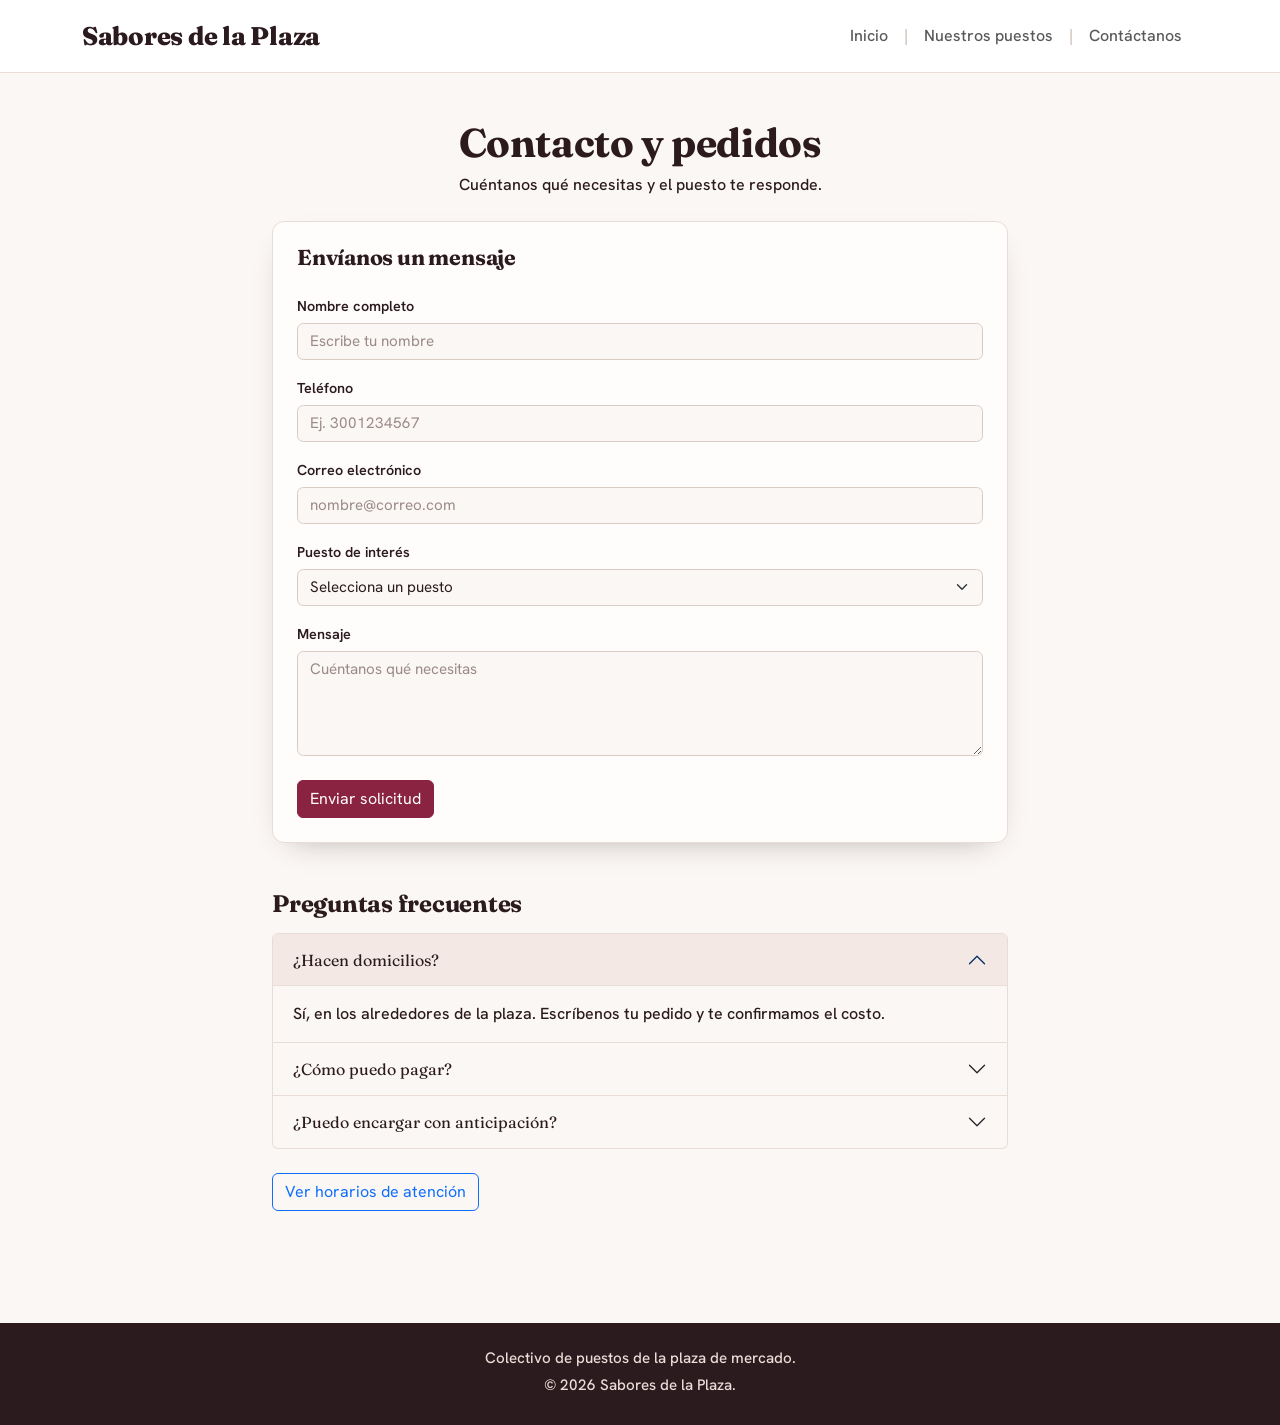
==== plaza/contacto.html @ 6cb270d8 "Construyo la página de puestos" ====
<!--
============================================================
Página CONTACTO Y PEDIDOS · Sabores de la Plaza
Ejercicios 01, 02, 06, 07 y 08
============================================================
Escribe tu HTML DEBAJO de este comentario.

Ejercicios 01 y 02 · Igual que en index.html
  - Bootstrap instalado y la MISMA barra de navegación.

Ejercicio 06 · El formulario
  - Campos: nombre (type="text"), teléfono o correo (type="tel" o
    type="email"), un <select> con al menos 3 puestos y un
    <textarea> para el mensaje.
  - Cada campo con su <label for="..."> igual a su id.
  - Clases de Bootstrap: form-control (form-select en el select).
  - Un <button type="submit"> con btn y un color (btn-primary…).
  - Centrado y sin ocupar todo el ancho en pantalla grande:
    la fila con justify-content-center y la columna menor a 12.

Ejercicio 07 · Más componentes de la documentación
  - Preguntas frecuentes (Components → Accordion), al menos 3.
  - Y uno de estos dos: un modal (Components → Modal) o unas
    pestañas (Components → Navs and tabs). Aquí o en otra página.

Ejercicio 08 · La letra
  - El mismo <link> de Google Fonts que en index.html.
============================================================
-->

<!DOCTYPE html>
<html lang="es">
<head>
  <meta charset="UTF-8">
  <meta name="viewport" content="width=device-width, initial-scale=1">
  <title>Sabores de la Plaza · Contacto y pedidos</title>
  <link rel="preconnect" href="https://fonts.googleapis.com">
  <link rel="preconnect" href="https://fonts.gstatic.com" crossorigin>
  <link href="https://fonts.googleapis.com/css2?family=Hanken+Grotesk:wght@400;500;600&family=Fraunces:opsz,wght@9..144,600;700;800&display=swap" rel="stylesheet">
  <link href="https://cdn.jsdelivr.net/npm/bootstrap@5.3.3/dist/css/bootstrap.min.css" rel="stylesheet">
  <link href="styles.css" rel="stylesheet">
</head>
<body>
  <nav class="navbar navbar-expand-lg bg-body py-3">
    <div class="container">
      <a class="navbar-brand" href="index.html">Sabores de la Plaza</a>
      <button class="navbar-toggler" type="button" data-bs-toggle="collapse" data-bs-target="#menuPrincipal" aria-controls="menuPrincipal" aria-expanded="false" aria-label="Abrir el menú">
        <span class="navbar-toggler-icon"></span>
      </button>
      <div class="collapse navbar-collapse" id="menuPrincipal">
        <ul class="navbar-nav ms-auto">
          <li class="nav-item"><a class="nav-link" href="index.html">Inicio</a></li>
          <li class="nav-item"><a class="nav-link" href="puestos.html">Nuestros puestos</a></li>
          <li class="nav-item"><a class="nav-link" href="contacto.html">Contáctanos</a></li>
        </ul>
      </div>
    </div>
  </nav>
 
  <main class="container py-5">
    <div class="row justify-content-center">
      <div class="col-md-10 col-lg-8">
        <h1 class="text-center mb-2">Contacto y pedidos</h1>
        <p class="text-center mb-4">Cuéntanos qué necesitas y el puesto te responde.</p>
 
        <div class="card tarjeta-formulario">
          <div class="card-body p-4">
            <h2 class="h5 mb-4">Envíanos un mensaje</h2>
            <form>
              <div class="mb-3">
                <label for="nombre" class="form-label">Nombre completo</label>
                <input type="text" class="form-control" id="nombre" name="nombre" placeholder="Escribe tu nombre" required>
              </div>
              <div class="mb-3">
                <label for="telefono" class="form-label">Teléfono</label>
                <input type="tel" class="form-control" id="telefono" name="telefono" placeholder="Ej. 3001234567">
              </div>
              <div class="mb-3">
                <label for="correo" class="form-label">Correo electrónico</label>
                <input type="email" class="form-control" id="correo" name="correo" placeholder="nombre@correo.com">
              </div>
              <div class="mb-3">
                <label for="puesto" class="form-label">Puesto de interés</label>
                <select class="form-select" id="puesto" name="puesto">
                  <option value="" selected disabled>Selecciona un puesto</option>
                  <option value="frutas">Frutas</option>
                  <option value="panaderia">Panadería</option>
                  <option value="almuerzos">Almuerzos</option>
                  <option value="jugos">Jugos</option>
                  <option value="cafe">Café</option>
                </select>
              </div>
              <div class="mb-4">
                <label for="mensaje" class="form-label">Mensaje</label>
                <textarea class="form-control" id="mensaje" name="mensaje" rows="4" placeholder="Cuéntanos qué necesitas"></textarea>
              </div>
              <button type="submit" class="btn btn-primary">Enviar solicitud</button>
            </form>
          </div>
        </div>
      </div>
    </div>
 
    <div class="row justify-content-center mt-5">
      <div class="col-md-10 col-lg-8">
        <h2 class="h4 mb-3">Preguntas frecuentes</h2>
        <div class="accordion" id="preguntas">
          <div class="accordion-item">
            <h3 class="accordion-header">
              <button class="accordion-button" type="button" data-bs-toggle="collapse" data-bs-target="#pregunta1" aria-expanded="true" aria-controls="pregunta1">¿Hacen domicilios?</button>
            </h3>
            <div id="pregunta1" class="accordion-collapse collapse show" data-bs-parent="#preguntas">
              <div class="accordion-body">Sí, en los alrededores de la plaza. Escríbenos tu pedido y te confirmamos el costo.</div>
            </div>
          </div>
          <div class="accordion-item">
            <h3 class="accordion-header">
              <button class="accordion-button collapsed" type="button" data-bs-toggle="collapse" data-bs-target="#pregunta2" aria-expanded="false" aria-controls="pregunta2">¿Cómo puedo pagar?</button>
            </h3>
            <div id="pregunta2" class="accordion-collapse collapse" data-bs-parent="#preguntas">
              <div class="accordion-body">En efectivo o por transferencia, según el puesto.</div>
            </div>
          </div>
          <div class="accordion-item">
            <h3 class="accordion-header">
              <button class="accordion-button collapsed" type="button" data-bs-toggle="collapse" data-bs-target="#pregunta3" aria-expanded="false" aria-controls="pregunta3">¿Puedo encargar con anticipación?</button>
            </h3>
            <div id="pregunta3" class="accordion-collapse collapse" data-bs-parent="#preguntas">
              <div class="accordion-body">Sí. Pide el día anterior y te lo dejamos listo a la hora que acordemos.</div>
            </div>
          </div>
        </div>
 
        <button type="button" class="btn btn-outline-primary mt-4" data-bs-toggle="modal" data-bs-target="#modalHorarios">Ver horarios de atención</button>
      </div>
    </div>
  </main>
 
  <div class="modal fade" id="modalHorarios" tabindex="-1" aria-labelledby="modalHorariosTitulo" aria-hidden="true">
    <div class="modal-dialog">
      <div class="modal-content">
        <div class="modal-header">
          <h2 class="modal-title fs-5" id="modalHorariosTitulo">Horarios de atención</h2>
          <button type="button" class="btn-close" data-bs-dismiss="modal" aria-label="Cerrar"></button>
        </div>
        <div class="modal-body">
          <p class="mb-1">Martes a sábado: 6:00 a. m. a 2:00 p. m.</p>
          <p class="mb-0">Domingo: 6:00 a. m. a 1:00 p. m.</p>
        </div>
        <div class="modal-footer">
          <button type="button" class="btn btn-secondary" data-bs-dismiss="modal">Cerrar</button>
        </div>
      </div>
    </div>
  </div>
 
  <footer class="pie py-4">
    <div class="container">
      <p class="mb-1">Colectivo de puestos de la plaza de mercado.</p>
      <p class="mb-1">© 2026 Sabores de la Plaza.</p>
    </div>
  </footer>
 
  <script src="https://cdn.jsdelivr.net/npm/bootstrap@5.3.3/dist/js/bootstrap.bundle.min.js"></script>
</body>
</html>
---- plaza/styles.css ----
/*
============================================================
Ejercicio 08 · La identidad visual de Sabores de la Plaza
============================================================
El cliente pidió "nuestros propios colores, no el azul de todos
los sitios" y "una letra que se sienta cálida".
Escribe tu CSS DEBAJO de este comentario.

  - En :root, cambia --bs-primary y --bs-primary-rgb por tu color
    principal (el mismo color: uno en hexadecimal y otro en números).
  - En :root, cambia --bs-body-font-family por la fuente que traes
    de Google Fonts (el mismo nombre que va en el <link>).
  - Una regla para .btn-primary que cambie --bs-btn-bg (y si
    quieres, --bs-btn-border-color y --bs-btn-hover-bg).

Recuerda: este archivo se enlaza DESPUÉS de Bootstrap.
La paleta es tuya: colores cálidos de plaza de mercado.
============================================================
*/

/*
============================================================
Ejercicio 08 · La identidad visual de Sabores de la Plaza
============================================================
El cliente pidió "nuestros propios colores, no el azul de todos
los sitios" y "una letra que se sienta cálida".
Escribe tu CSS DEBAJO de este comentario.

  - En :root, cambia --bs-primary y --bs-primary-rgb por tu color
    principal (el mismo color: uno en hexadecimal y otro en números).
  - En :root, cambia --bs-body-font-family por la fuente que traes
    de Google Fonts (el mismo nombre que va en el <link>).
  - Una regla para .btn-primary que cambie --bs-btn-bg (y si
    quieres, --bs-btn-border-color y --bs-btn-hover-bg).

Recuerda: este archivo se enlaza DESPUÉS de Bootstrap.
La paleta es tuya: colores cálidos de plaza de mercado.
============================================================
*/

/* Paleta: vino mora (principal), rosa polvo (superficies), tinta de café (texto) */
/*
============================================================
Ejercicio 08 · La identidad visual de Sabores de la Plaza
============================================================
El cliente pidió "nuestros propios colores, no el azul de todos
los sitios" y "una letra que se sienta cálida".
Escribe tu CSS DEBAJO de este comentario.

  - En :root, cambia --bs-primary y --bs-primary-rgb por tu color
    principal (el mismo color: uno en hexadecimal y otro en números).
  - En :root, cambia --bs-body-font-family por la fuente que traes
    de Google Fonts (el mismo nombre que va en el <link>).
  - Una regla para .btn-primary que cambie --bs-btn-bg (y si
    quieres, --bs-btn-border-color y --bs-btn-hover-bg).

Recuerda: este archivo se enlaza DESPUÉS de Bootstrap.
La paleta es tuya: colores cálidos de plaza de mercado.
============================================================
*/

/* Paleta: vino mora (principal), rosa polvo (superficies), tinta de café (texto) */
:root {
  --bs-primary: #8a2342;
  --bs-primary-rgb: 138, 35, 66;
  --bs-body-font-family: "Hanken Grotesk", "Fraunces", system-ui, sans-serif;
  --bs-body-bg: #fbf7f4;
  --bs-body-color: #2b1a1e;
  --bs-body-font-weight: 500;
  --bs-link-color: #8a2342;
  --bs-link-color-rgb: 138, 35, 66;
  --bs-link-hover-color: #6d1a34;
  --bs-link-hover-color-rgb: 109, 26, 52;
  --fuente-titulos: "Fraunces", Georgia, serif;
  --plaza-acento: #e0a63a;
  --plaza-tinta: #2b1a1e;
  --plaza-linea: #e8dcd6;
  --plaza-suave: #f3e8e4;
}
 
.btn-primary {
  --bs-btn-bg: #8a2342;
  --bs-btn-border-color: #8a2342;
  --bs-btn-hover-bg: #6d1a34;
  --bs-btn-hover-border-color: #6d1a34;
  --bs-btn-active-bg: #5a152b;
  --bs-btn-active-border-color: #5a152b;
  --bs-btn-disabled-bg: #8a2342;
  --bs-btn-disabled-border-color: #8a2342;
}
 
/* Títulos en serif de alto contraste; el cuerpo en sans limpia */
h1, h2, h3, .h1, .h2, .h3, .h4, .h5, .navbar-brand, .modal-title {
  font-family: var(--fuente-titulos);
  font-weight: 700;
  line-height: 1.1;
  letter-spacing: -0.01em;
}
h2 { font-size: 2rem; }
h3, .h4 { font-size: 1.5rem; }
.h5 { font-size: 1.35rem; }
 
/* Barra de navegación sobria */
.navbar {
  border-bottom: 1px solid var(--plaza-linea);
}
.navbar-brand {
  font-size: 1.6rem;
  font-weight: 800;
  color: var(--plaza-tinta);
}
.navbar-brand:hover { color: var(--bs-primary); }
.nav-link {
  font-weight: 500;
  padding-inline: 1rem !important;
}
.navbar-nav .nav-item {
  display: flex;
  align-items: center;
}
@media (min-width: 992px) {
  .navbar-nav .nav-item + .nav-item::before {
    content: "|";
    color: #c9b8b0;
  }
}
.nav-link:hover,
.nav-link:focus {
  color: var(--bs-primary);
  text-decoration: underline;
  text-underline-offset: 0.45rem;
  text-decoration-thickness: 2px;
}
 
/* Bienvenida */
.hero {
  background: var(--plaza-suave);
}
.hero h1 {
  font-size: clamp(2.4rem, 4.6vw, 4rem);
  font-weight: 800;
  line-height: 1.05;
}
.hero .lead {
  max-width: 36ch;
  font-size: 1.2rem;
}
.carousel {
  border-radius: 1rem;
  overflow: hidden;
  box-shadow: 0 18px 40px -22px rgba(43, 26, 30, 0.45);
}
.carousel-item img {
  width: 100%;
  aspect-ratio: 2 / 1;
  object-fit: cover;
}
 
/* Bloques de presentación: cajitas que se levantan al pasar el cursor */
.valor {
  transition: transform 0.25s ease, box-shadow 0.25s ease;
}
.valor:hover {
  transform: translateY(-6px);
  box-shadow: 0 20px 36px -18px rgba(43, 26, 30, 0.45);
}
.valor p {
  max-width: 34ch;
}
@media (prefers-reduced-motion: reduce) {
  .valor { transition: none; }
  .valor:hover { transform: none; }
}
 
/* Catálogo: el título empieza donde empiezan las tarjetas (3/12 de la fila, con el gutter g-4) */
@media (min-width: 992px) {
  .titulo-catalogo {
    margin-left: calc((100% + 1.5rem) * 0.25);
  }
}
 
.puesto-img {
  height: 11rem;
  object-fit: cover;
  background: #f7e8d0;
}
.card {
  --bs-card-border-color: var(--plaza-linea);
  --bs-card-bg: #fffdfb;
  --bs-card-border-radius: 0.75rem;
  --bs-card-inner-border-radius: 0.75rem;
  overflow: hidden;
}
.caja-categorias {
  background: #fffdfb;
  border: 1px solid var(--plaza-linea);
  border-radius: 0.75rem;
  overflow: hidden;
}
.caja-categorias-titulo {
  background: var(--plaza-suave);
  border-bottom: 1px solid var(--plaza-linea);
  padding: 0.9rem 1rem;
}
.list-group {
  --bs-list-group-border-color: var(--plaza-linea);
  --bs-list-group-bg: #fffdfb;
  --bs-list-group-action-hover-bg: var(--plaza-suave);
  --bs-list-group-border-radius: 0.75rem;
}
.table {
  --bs-table-bg: transparent;
  --bs-table-border-color: var(--plaza-linea);
  --bs-table-striped-bg: #f3ece8;
}
.table td {
  padding: 0.75rem;
}
.table thead th {
  font-family: var(--fuente-titulos);
  font-size: 1.1rem;
  font-weight: 700;
}
 
/* Formulario y preguntas */
.tarjeta-formulario {
  box-shadow: 0 12px 32px -20px rgba(43, 26, 30, 0.45);
}
.tarjeta-formulario .form-label {
  font-size: 0.9rem;
  font-weight: 600;
  margin-bottom: 0.35rem;
}
.form-control,
.form-select {
  --bs-border-color: #d9cbc4;
  border-radius: 0.4rem;
  font-size: 0.95rem;
}
.form-control:focus,
.form-select:focus {
  border-color: var(--bs-primary);
  box-shadow: 0 0 0 0.2rem rgba(138, 35, 66, 0.15);
}
.form-control::placeholder {
  color: #9a8a88;
}
.accordion {
  --bs-accordion-border-color: var(--plaza-linea);
  --bs-accordion-active-bg: var(--plaza-suave);
  --bs-accordion-active-color: var(--plaza-tinta);
  --bs-accordion-btn-focus-box-shadow: 0 0 0 0.2rem rgba(138, 35, 66, 0.2);
}
 
/* Pie de página */
.pie {
  background: var(--plaza-tinta);
  color: #eadfd8;
  margin-top: 4rem;
  text-align: center;
}
.pie p {
  font-family: var(--bs-body-font-family);
  font-size: 0.95rem;
  font-weight: 500;
}
.pie a {
  color: #f2b8c6;
  text-underline-offset: 0.25rem;
}
.pie a:hover {
  color: #fff;
}
 
/* Foco visible para teclado */
:focus-visible {
  outline: 3px solid var(--plaza-acento);
  outline-offset: 2px;
}
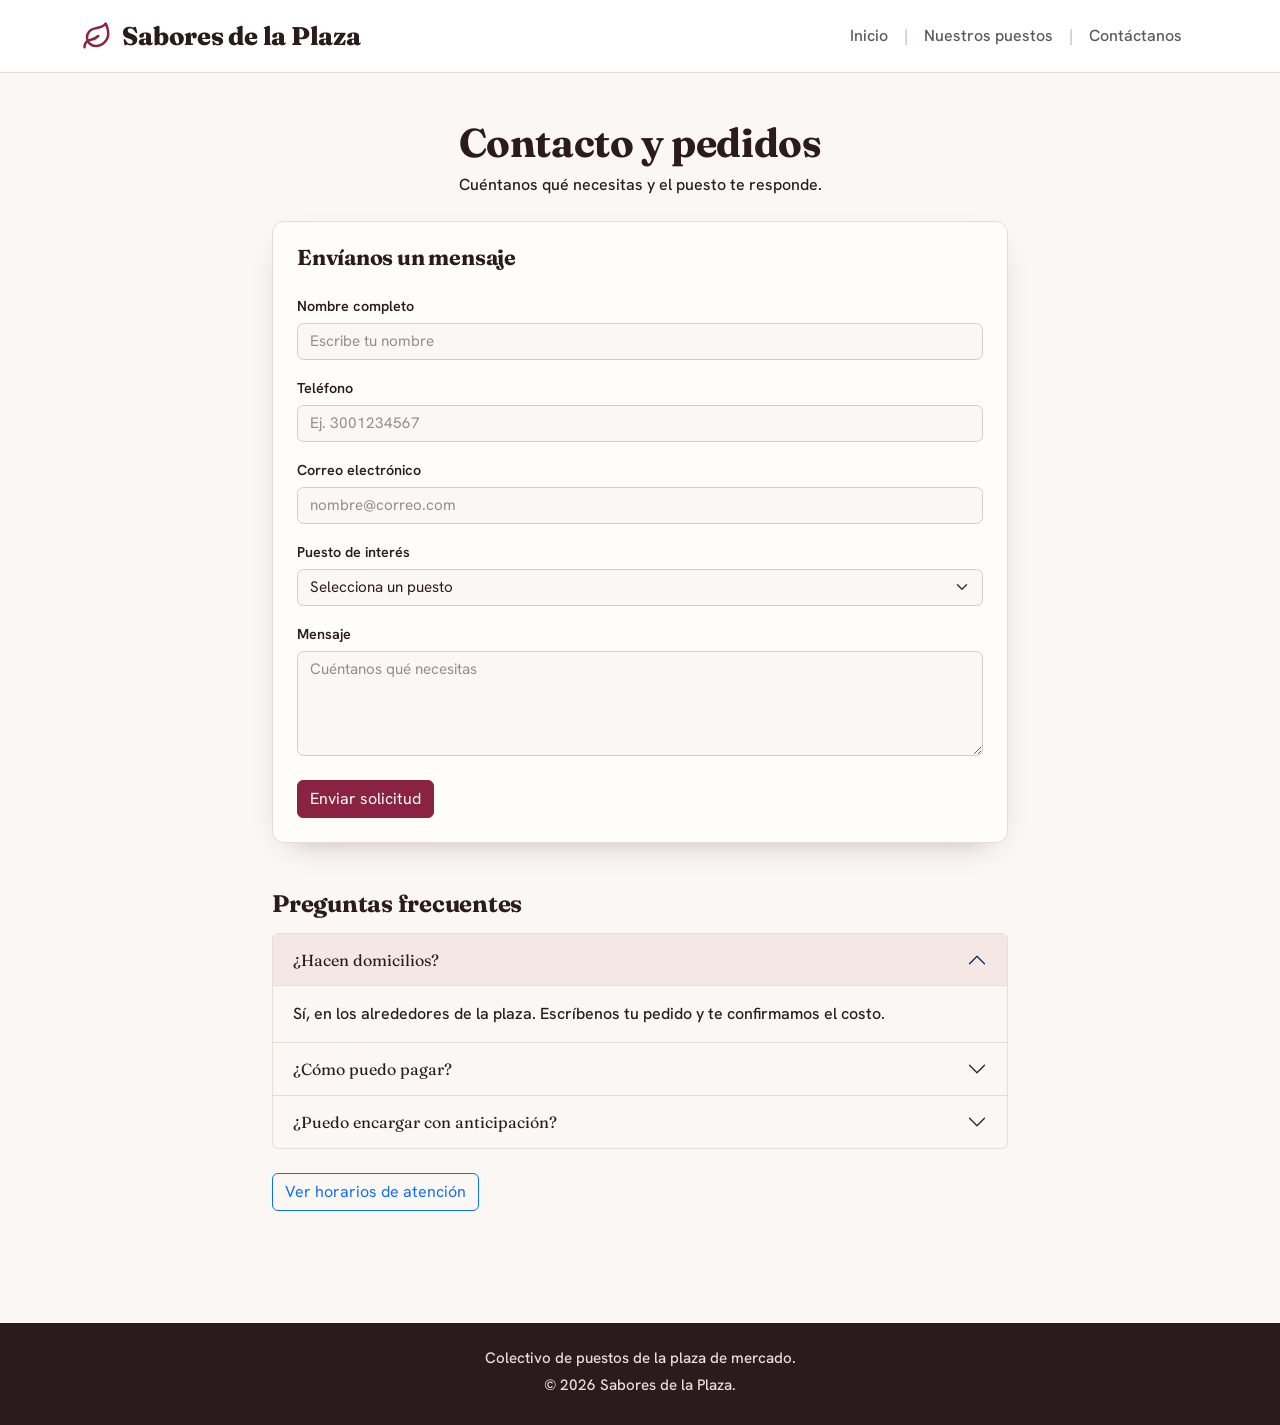
==== commit 7b3d5608: "Construyo la página de puestos" ====
--- a/plaza/contacto.html
+++ b/plaza/contacto.html
@@ -34,6 +34,7 @@
   <meta charset="UTF-8">
   <meta name="viewport" content="width=device-width, initial-scale=1">
   <title>Sabores de la Plaza · Contacto y pedidos</title>
+  <link rel="icon" href="img/logo.svg" type="image/svg+xml">
   <link rel="preconnect" href="https://fonts.googleapis.com">
   <link rel="preconnect" href="https://fonts.gstatic.com" crossorigin>
   <link href="https://fonts.googleapis.com/css2?family=Hanken+Grotesk:wght@400;500;600&family=Fraunces:opsz,wght@9..144,600;700;800&display=swap" rel="stylesheet">
@@ -43,7 +44,7 @@
 <body>
   <nav class="navbar navbar-expand-lg bg-body py-3">
     <div class="container">
-      <a class="navbar-brand" href="index.html">Sabores de la Plaza</a>
+      <a class="navbar-brand" href="index.html"><svg class="logo" xmlns="http://www.w3.org/2000/svg" width="30" height="30" viewBox="0 0 24 24" fill="none" stroke="currentColor" stroke-width="2" stroke-linecap="round" stroke-linejoin="round" aria-hidden="true"><path d="M11 20A7 7 0 0 1 9.8 6.1C15.5 5 17 4.48 19 2c1 2 2 4.18 2 8 0 5.5-4.78 10-10 10Z"/><path d="M2 21c0-3 1.85-5.36 5.08-6C9.5 14.52 12 13 13 12"/></svg>Sabores de la Plaza</a>
       <button class="navbar-toggler" type="button" data-bs-toggle="collapse" data-bs-target="#menuPrincipal" aria-controls="menuPrincipal" aria-expanded="false" aria-label="Abrir el menú">
         <span class="navbar-toggler-icon"></span>
       </button>
--- a/plaza/styles.css
+++ b/plaza/styles.css
@@ -59,7 +59,6 @@
 ============================================================
 */
 
-/* Paleta: vino mora (principal), rosa polvo (superficies), tinta de café (texto) */
 :root {
   --bs-primary: #8a2342;
   --bs-primary-rgb: 138, 35, 66;
@@ -109,6 +108,15 @@
   font-weight: 800;
   color: var(--plaza-tinta);
 }
+.navbar-brand {
+  display: flex;
+  align-items: center;
+  gap: 0.65rem;
+}
+.navbar-brand .logo {
+  color: var(--bs-primary);
+  flex-shrink: 0;
+}
 .navbar-brand:hover { color: var(--bs-primary); }
 .nav-link {
   font-weight: 500;
@@ -144,6 +152,7 @@
 .hero .lead {
   max-width: 36ch;
   font-size: 1.2rem;
+  font-weight: 600;
 }
 .carousel {
   border-radius: 1rem;
@@ -157,15 +166,23 @@
 }
  
 /* Bloques de presentación: cajitas que se levantan al pasar el cursor */
-.valor {
+.card.valor {
+  --bs-card-border-width: 2px;
+  --bs-card-border-color: #d6c2b8;
   transition: transform 0.25s ease, box-shadow 0.25s ease;
 }
 .valor:hover {
   transform: translateY(-6px);
   box-shadow: 0 20px 36px -18px rgba(43, 26, 30, 0.45);
 }
+.icono-valor {
+  display: flex;
+  justify-content: center;
+  color: var(--bs-primary);
+}
 .valor p {
   max-width: 34ch;
+  margin-inline: auto;
 }
 @media (prefers-reduced-motion: reduce) {
   .valor { transition: none; }
@@ -276,4 +293,4 @@
 :focus-visible {
   outline: 3px solid var(--plaza-acento);
   outline-offset: 2px;
-}
+}
